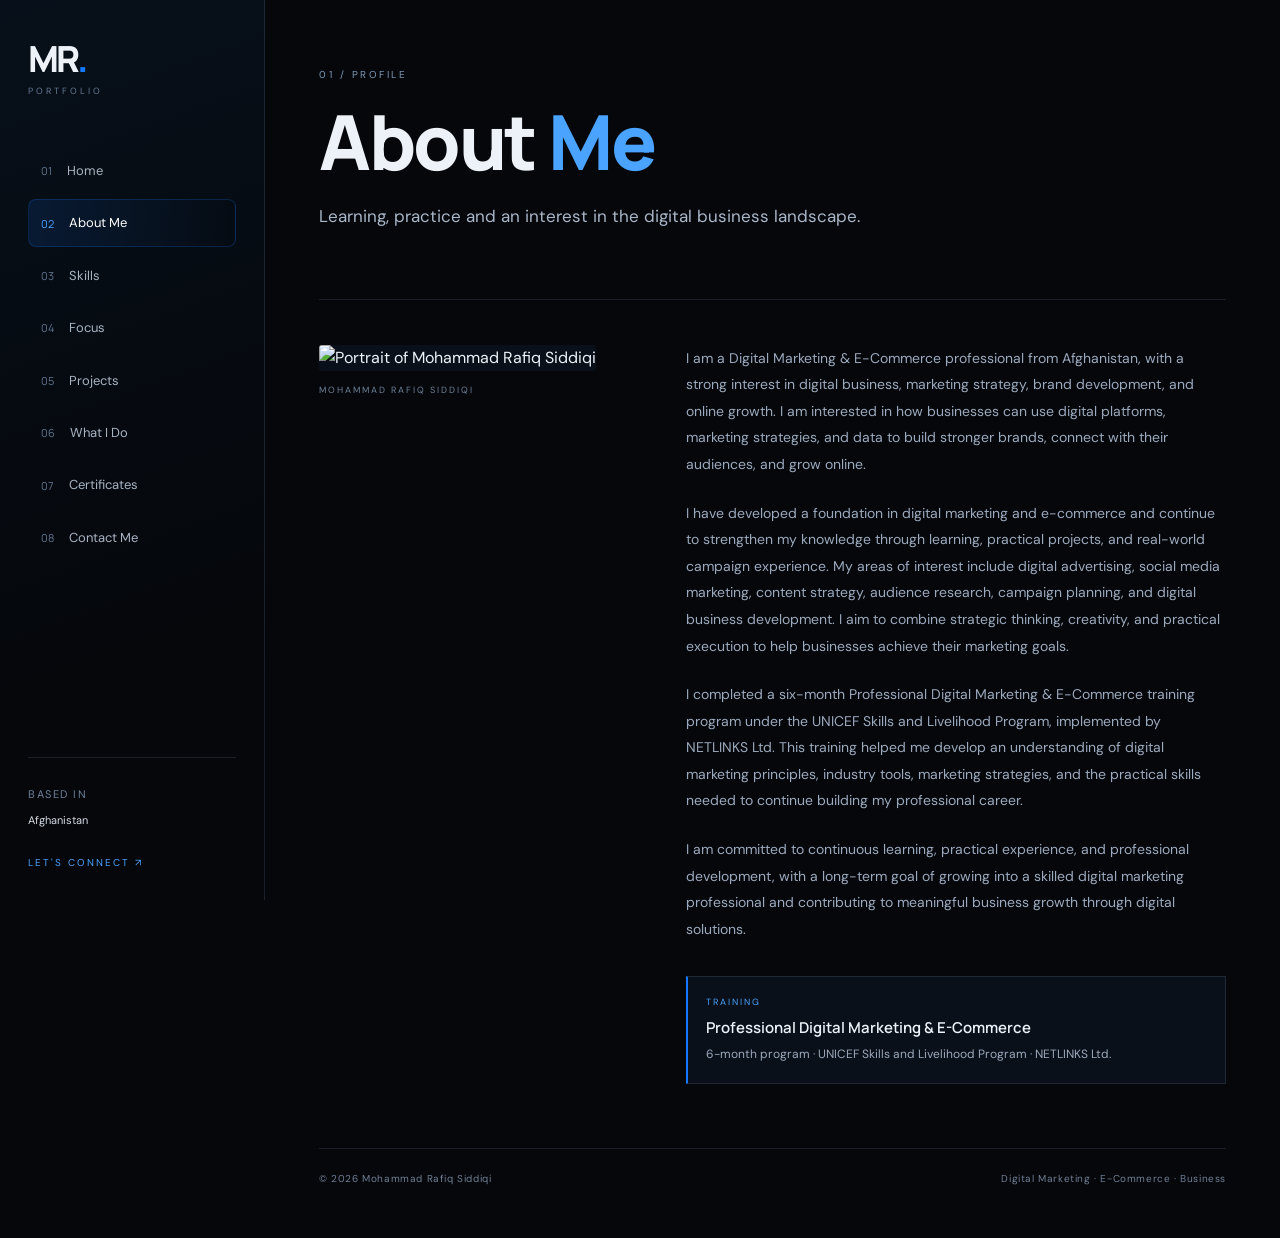
==== about.html @ 8b070fd1 "Add files via upload" ====
<!doctype html>
<html lang="en"><head><meta charset="utf-8"><meta name="viewport" content="width=device-width, initial-scale=1">
<meta name="description" content="Mohammad Rafiq Siddiqi — Digital Marketing & E-Commerce portfolio.">
<title>About Me | Mohammad Rafiq Siddiqi</title><link rel="stylesheet" href="style.css">
<link rel="preconnect" href="https://fonts.googleapis.com"><link rel="preconnect" href="https://fonts.gstatic.com" crossorigin>
<link href="https://fonts.googleapis.com/css2?family=DM+Sans:wght@400;500;600;700&family=Manrope:wght@400;500;600;700;800&display=swap" rel="stylesheet"></head>
<body><div class="shell"><aside class="sidebar"><a class="brand" href="index.html"><span class="brand-mark">MR<span>.</span></span><span class="brand-caption">PORTFOLIO</span></a>
<nav class="nav"><a class="nav-link " href="index.html"><span class="nav-num">01</span><span>Home</span></a><a class="nav-link active" href="about.html"><span class="nav-num">02</span><span>About Me</span></a><a class="nav-link " href="skills.html"><span class="nav-num">03</span><span>Skills</span></a><a class="nav-link " href="focus.html"><span class="nav-num">04</span><span>Focus</span></a><a class="nav-link " href="projects.html"><span class="nav-num">05</span><span>Projects</span></a><a class="nav-link " href="what-i-do.html"><span class="nav-num">06</span><span>What I Do</span></a><a class="nav-link " href="certificates.html"><span class="nav-num">07</span><span>Certificates</span></a><a class="nav-link " href="contact.html"><span class="nav-num">08</span><span>Contact Me</span></a></nav><div class="side-bottom"><span class="tiny-label">BASED IN</span><p>Afghanistan</p><a class="side-mail" href="mailto:Mohamadrafiqsiddiqi@yahoo.com">LET'S CONNECT ↗</a></div></aside>
<button class="menu-toggle" aria-label="Open navigation" aria-expanded="false">☰</button><main class="main"><section class="page-head"><span class="eyebrow">01 / PROFILE</span><h1>About <em>Me</em></h1><p class="lead">Learning, practice and an interest in the digital business landscape.</p></section><section class="about-layout"><div class="about-image"><img src="assets/portrait-close.jpg" alt="Portrait of Mohammad Rafiq Siddiqi"><span class="image-caption">MOHAMMAD RAFIQ SIDDIQI</span></div><div class="content-column"><p class="paragraph">I am a Digital Marketing &amp; E-Commerce professional from Afghanistan, with a strong interest in digital business, marketing strategy, brand development, and online growth. I am interested in how businesses can use digital platforms, marketing strategies, and data to build stronger brands, connect with their audiences, and grow online.</p><p class="paragraph">I have developed a foundation in digital marketing and e-commerce and continue to strengthen my knowledge through learning, practical projects, and real-world campaign experience. My areas of interest include digital advertising, social media marketing, content strategy, audience research, campaign planning, and digital business development. I aim to combine strategic thinking, creativity, and practical execution to help businesses achieve their marketing goals.</p><p class="paragraph">I completed a six-month Professional Digital Marketing &amp; E-Commerce training program under the UNICEF Skills and Livelihood Program, implemented by NETLINKS Ltd. This training helped me develop an understanding of digital marketing principles, industry tools, marketing strategies, and the practical skills needed to continue building my professional career.</p><p class="paragraph">I am committed to continuous learning, practical experience, and professional development, with a long-term goal of growing into a skilled digital marketing professional and contributing to meaningful business growth through digital solutions.</p><div class="credential-strip"><span class="small-label">TRAINING</span><strong>Professional Digital Marketing &amp; E-Commerce</strong><span>6-month program · UNICEF Skills and Livelihood Program · NETLINKS Ltd.</span></div></div></section><footer class="footer"><span>© 2026 Mohammad Rafiq Siddiqi</span><span>Digital Marketing · E-Commerce · Business</span></footer></main></div><script src="script.js"></script></body></html>
---- style.css ----
:root{--bg:#05070b;--panel:#0a1019;--panel2:#0c1522;--text:#edf2f8;--muted:#9ca9bb;--line:rgba(180,203,230,.13);--blue:#1678ff;--blue2:#4aa3ff;--navy:#07172a;--white:#fff}
*{box-sizing:border-box}html{scroll-behavior:smooth}body{margin:0;background:var(--bg);color:var(--text);font-family:"DM Sans",Arial,sans-serif;line-height:1.65}a{color:inherit;text-decoration:none}.shell{min-height:100vh}.sidebar{width:265px;position:fixed;inset:0 auto 0 0;padding:34px 28px 26px;border-right:1px solid var(--line);background:linear-gradient(160deg,#07101a,#05070b 70%);display:flex;flex-direction:column;z-index:20}.brand{display:block;margin-bottom:48px}.brand-mark{font:800 36px Manrope,sans-serif;letter-spacing:-3px}.brand-mark span,.blue-dot{color:var(--blue)}.brand-caption{display:block;color:#657b95;letter-spacing:3px;font-size:9px;margin-top:1px}.nav{display:flex;flex-direction:column;gap:5px}.nav-link{display:flex;align-items:center;gap:15px;padding:12px 12px;border:1px solid transparent;border-radius:8px;color:#a9b4c2;font-size:13px;transition:.25s}.nav-link:hover{background:#101b29;color:white;border-color:var(--line)}.nav-link.active{background:linear-gradient(90deg,rgba(22,120,255,.13),transparent);border-color:rgba(22,120,255,.22);color:white}.nav-num{font:11px Manrope;color:#60758f}.active .nav-num{color:var(--blue2)}.side-bottom{margin-top:auto;padding-top:22px;border-top:1px solid var(--line)}.tiny-label,.side-bottom p{font-size:11px;letter-spacing:1.5px;color:#6f8299}.side-bottom p{letter-spacing:0;color:#d5dce6;margin:5px 0 18px}.side-mail{font-size:10px;letter-spacing:2px;color:var(--blue2)}.main{margin-left:265px;min-height:100vh;padding:45px 54px 28px;max-width:1600px}.menu-toggle{display:none}.footer{border-top:1px solid var(--line);display:flex;justify-content:space-between;gap:20px;padding:22px 0;color:#718095;font-size:10px;letter-spacing:.6px;margin-top:64px}.hero{min-height:calc(100vh - 90px);display:flex;flex-direction:column;justify-content:space-between;position:relative;overflow:hidden}.hero:before{content:"";position:absolute;inset:0;background:radial-gradient(ellipse at 30% 45%,rgba(0,78,170,.17),transparent 45%),radial-gradient(ellipse at 75% 80%,rgba(3,34,76,.3),transparent 45%);pointer-events:none}.hero-top,.hero-bottom{display:flex;justify-content:space-between;gap:20px;position:relative;z-index:1}.eyebrow{font-size:10px;letter-spacing:2.5px;color:#7f9ab8}.dot{display:inline-block;width:7px;height:7px;border-radius:50%;background:var(--blue);box-shadow:0 0 14px var(--blue);margin-right:9px}.hero-index,.hero-bottom{font-size:9px;letter-spacing:1.5px;color:#61758b}.hero-grid{display:grid;grid-template-columns:minmax(300px,42%) 1fr;gap:clamp(28px,4vw,65px);align-items:center;position:relative;z-index:1;padding:30px 0}.hero-photo{position:relative;min-height:570px;display:flex;align-items:flex-end;overflow:hidden;background:linear-gradient(180deg,transparent,#03060b);border-radius:4px}.hero-photo img{width:100%;height:100%;max-height:740px;object-fit:cover;object-position:center top;position:absolute;inset:0;filter:contrast(1.05);mask-image:linear-gradient(to bottom,black 78%,transparent 100%)}.photo-glow{position:absolute;inset:0;background:linear-gradient(90deg,transparent 65%,#05070b 100%);pointer-events:none}.photo-tag{position:relative;z-index:2;padding:17px 20px;font-size:9px;letter-spacing:2px;color:#d8e3f2}.photo-tag span{display:block;color:#72849a;margin-top:5px;font-size:8px}.hero-copy{max-width:660px}.hero-kicker{color:var(--blue2);letter-spacing:3px;font-size:11px}.hero h1{font:800 clamp(44px,6.4vw,86px)/1.04 Manrope,sans-serif;letter-spacing:-3px;margin:15px 0 24px}.hero h1 em,.page-head h1 em{font-style:normal;color:var(--blue2)}.hero h2{font:600 20px Manrope;margin:0 0 24px;color:#d6e1ef}.lead{color:#aab7c8;font-size:17px;line-height:1.8;max-width:700px}.hero-copy .lead{font-size:17px}.bodycopy,.paragraph{color:#9caabd;font-size:14px;line-height:1.9}.actions{display:flex;flex-wrap:wrap;gap:14px;margin-top:32px}.btn{padding:13px 19px;border-radius:5px;display:inline-flex;align-items:center;gap:18px;font-size:12px;font-weight:600;transition:.25s}.btn.primary{background:var(--blue);box-shadow:0 8px 30px rgba(22,120,255,.2)}.btn.primary:hover{background:#338bff;transform:translateY(-2px)}.btn.secondary{border:1px solid #536175;color:#e7edf6}.btn.secondary:hover{border-color:var(--blue2)}.hero-quote{margin-top:42px;font:italic 11px Manrope;letter-spacing:2px;color:#a6b7cb}.hero-quote span{color:var(--blue2)}.hero-bottom{padding-top:22px;border-top:1px solid var(--line)}.page-head{padding:15px 0 50px;border-bottom:1px solid var(--line);margin-bottom:45px}.page-head h1{font:800 clamp(42px,6vw,76px)/1.1 Manrope;letter-spacing:-2.5px;margin:14px 0 16px}.page-head .lead{max-width:720px}.about-layout{display:grid;grid-template-columns:minmax(230px,35%) 1fr;gap:50px;align-items:start}.about-image{position:relative}.about-image img{width:100%;aspect-ratio:3/4;object-fit:cover;object-position:center;background:var(--panel);border-radius:3px}.image-caption{display:block;margin-top:12px;color:#6f8298;letter-spacing:2px;font-size:9px}.content-column .paragraph{margin-top:0;margin-bottom:22px}.credential-strip{margin-top:34px;border:1px solid var(--line);border-left:2px solid var(--blue);padding:18px;display:flex;flex-direction:column;gap:7px;background:rgba(13,24,39,.55)}.small-label{font-size:9px;letter-spacing:2px;color:var(--blue2)}.credential-strip strong{font:600 15px Manrope}.credential-strip span:last-child{font-size:12px;color:var(--muted)}.skill-grid,.service-grid{display:grid;grid-template-columns:repeat(2,minmax(0,1fr));gap:18px}.skill-card,.service-card,.project-card{padding:28px;border:1px solid var(--line);background:linear-gradient(145deg,rgba(14,24,39,.72),rgba(6,10,16,.85));border-radius:6px;transition:.25s}.skill-card:hover,.service-card:hover,.project-card:hover{border-color:rgba(43,137,255,.35);transform:translateY(-2px)}.card-number{color:var(--blue2);font-size:10px;letter-spacing:2px}.skill-card h2,.service-card h2{font:650 19px Manrope;margin:16px 0 16px}.skill-card ul{padding-left:19px;color:#aab6c5;font-size:13px}.skill-card li{padding:4px 0}.tools-section{margin-top:70px}.section-heading h2{font:700 28px Manrope}.tool-groups{display:grid;grid-template-columns:repeat(2,minmax(0,1fr));gap:24px}.tool-groups>div{border-top:1px solid var(--line);padding-top:18px}.tool-groups h3{font-size:12px;letter-spacing:1px;color:#d7e2f1;margin:0 0 15px}.chip{display:inline-block;border:1px solid var(--line);background:rgba(13,22,34,.8);padding:7px 10px;border-radius:4px;font-size:11px;color:#b5c2d2;margin:4px 4px 4px 0}.muted,.note{color:#77889e}.note{font-size:11px;line-height:1.8}.focus-list{border-top:1px solid var(--line)}.focus-item{display:grid;grid-template-columns:65px 1fr 40px;gap:25px;padding:34px 12px;border-bottom:1px solid var(--line);align-items:start;transition:.25s}.focus-item:hover{background:rgba(10,22,38,.45)}.focus-num{font:12px Manrope;color:var(--blue2);padding-top:8px}.focus-item h2{font:650 25px Manrope;margin:0 0 10px}.focus-item p{color:#98a8ba;font-size:14px;max-width:760px;margin:0 0 17px}.focus-tag{font-size:9px;letter-spacing:2px;color:#70849a}.focus-arrow{color:var(--blue2);font-size:23px}.project-card{margin-bottom:28px}.project-top{display:flex;justify-content:space-between;gap:20px;align-items:center}.project-label{font-size:10px;letter-spacing:2px;color:var(--blue2)}.status{font-size:10px;color:#91c4ff;border:1px solid rgba(22,120,255,.25);padding:6px 10px;border-radius:99px}.status.neutral{color:#9caabd;border-color:var(--line)}.project-card h2{font:700 27px Manrope;margin:23px 0 12px}.metric-grid{display:grid;grid-template-columns:repeat(2,minmax(0,1fr));gap:12px;margin:28px 0}.metric{border:1px solid var(--line);padding:18px;background:rgba(5,10,16,.5);border-radius:4px}.metric span{display:block;color:#899bb0;font-size:11px}.metric strong{display:block;font:750 27px Manrope;color:#f0f5fb;margin:8px 0}.metric small{color:#687d94;font-size:10px}.report-block{border:1px solid rgba(22,120,255,.2);padding:18px;margin-top:22px;background:rgba(5,28,53,.25)}.report-block h3{font:600 15px Manrope}.report-block .metric-grid{margin-bottom:0}.research-tags{margin:20px 0}.service-card p{font-size:13px;color:#9caabd;line-height:1.85}.service-category{display:block;margin-top:24px;color:#6c89a8;font-size:9px;letter-spacing:2px}.service-disclaimer{border-left:2px solid var(--blue);padding:17px 20px;background:rgba(10,20,34,.6);font-size:12px;color:#8798ad;margin-top:28px}.certificate-card{display:grid;grid-template-columns:minmax(260px,45%) 1fr;gap:36px;align-items:center;border:1px solid var(--line);padding:28px;background:linear-gradient(145deg,#101722,#080b10);border-radius:5px}.cert-image img{width:100%;height:auto;border:1px solid var(--line);display:block}.cert-info h2{font:700 27px Manrope;margin:20px 0}.cert-meta{display:grid;grid-template-columns:1fr 1fr;gap:20px;margin-top:25px}.cert-meta div span{display:block;color:#71849b;font-size:9px;letter-spacing:1.5px;margin-bottom:7px}.cert-meta strong{font-size:12px;color:#dce5f0}.contact-layout{display:grid;grid-template-columns:1fr 1.2fr;gap:55px;align-items:center}.contact-monogram{font:800 80px Manrope;letter-spacing:-8px;color:#edf3fa}.contact-monogram span{color:var(--blue)}.contact-intro h2{font:700 33px Manrope;line-height:1.3}.contact-links{border-top:1px solid var(--line)}.contact-link{display:flex;align-items:center;gap:20px;padding:25px 5px;border-bottom:1px solid var(--line);transition:.2s}.contact-link:hover{padding-left:13px;background:rgba(12,25,40,.4)}.contact-icon{display:flex;width:44px;height:44px;align-items:center;justify-content:center;border:1px solid var(--line);border-radius:50%;font-weight:700;color:var(--blue2)}.contact-link div{flex:1}.contact-link div span{display:block;color:#71849b;font-size:9px;letter-spacing:2px}.contact-link strong{font-size:14px}.link-arrow{color:var(--blue2)}@media(max-width:1100px){.sidebar{width:225px;padding:27px 20px}.main{margin-left:225px;padding:35px 32px}.hero-grid{grid-template-columns:38% 1fr}.hero-photo{min-height:460px}.hero h1{font-size:clamp(38px,5vw,65px)}.about-layout{gap:30px}}@media(max-width:760px){.sidebar{transform:translateX(-100%);transition:transform .3s;width:270px;box-shadow:15px 0 50px rgba(0,0,0,.3)}.sidebar.open{transform:translateX(0)}.main{margin-left:0;padding:24px 20px 20px}.menu-toggle{display:block;position:fixed;z-index:30;right:18px;top:17px;background:#0d1724;border:1px solid var(--line);color:white;border-radius:6px;padding:9px 12px}.hero{min-height:auto}.hero-top{padding-right:55px}.hero-index{display:none}.hero-grid{grid-template-columns:1fr;gap:30px;padding:32px 0}.hero-photo{min-height:440px;max-height:600px;order:1}.hero-copy{order:2}.hero h1{font-size:clamp(48px,12vw,72px);letter-spacing:-2px}.hero h2{font-size:19px}.hero-bottom{font-size:8px;flex-wrap:wrap}.page-head{padding-top:45px;margin-bottom:32px}.page-head h1{font-size:48px}.page-head .lead{font-size:15px}.about-layout,.certificate-card,.contact-layout{grid-template-columns:1fr;gap:28px}.about-image{max-width:460px}.skill-grid,.service-grid,.tool-groups{grid-template-columns:1fr}.focus-item{grid-template-columns:35px 1fr 20px;gap:13px;padding:25px 5px}.focus-item h2{font-size:20px}.focus-item p{font-size:13px}.project-top{align-items:flex-start;flex-direction:column}.project-card{padding:20px}.project-card h2{font-size:23px}.metric-grid{grid-template-columns:1fr 1fr}.cert-meta{grid-template-columns:1fr}.footer{flex-direction:column;gap:7px;margin-top:45px}.contact-intro h2{font-size:29px}}@media(max-width:420px){.main{padding:20px 15px}.hero-photo{min-height:370px}.metric-grid{grid-template-columns:1fr}.hero h1{font-size:44px}.page-head h1{font-size:42px}}
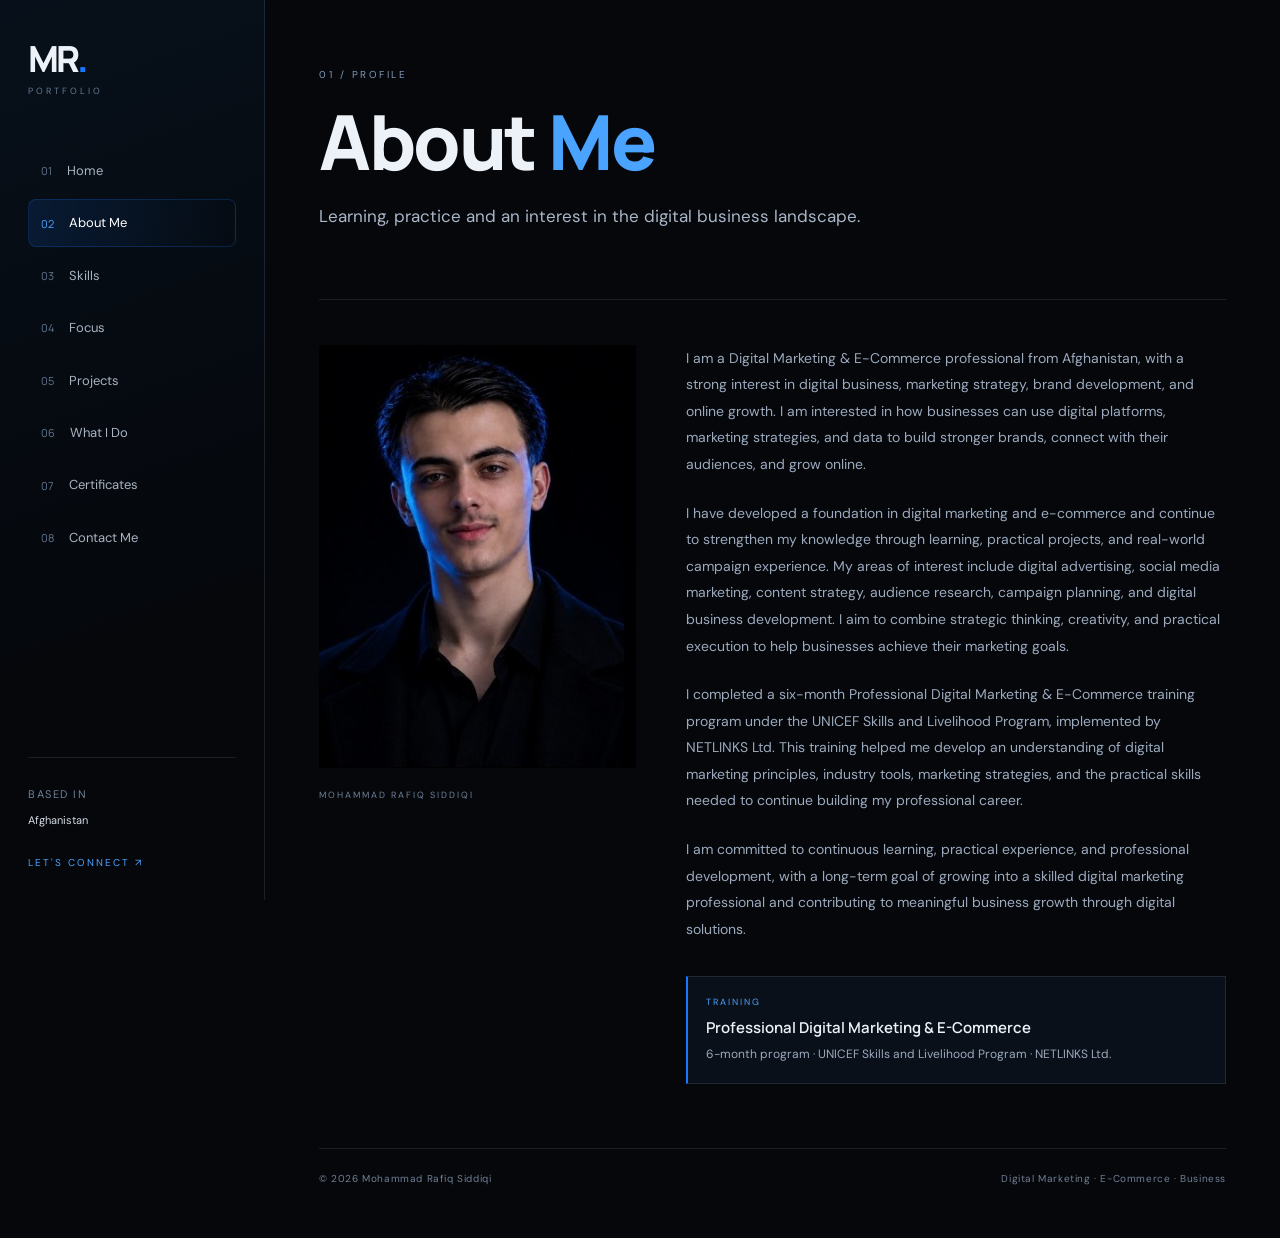
==== commit c004b349: "Update about.html" ====
--- a/about.html
+++ b/about.html
@@ -6,4 +6,4 @@
 <link href="https://fonts.googleapis.com/css2?family=DM+Sans:wght@400;500;600;700&family=Manrope:wght@400;500;600;700;800&display=swap" rel="stylesheet"></head>
 <body><div class="shell"><aside class="sidebar"><a class="brand" href="index.html"><span class="brand-mark">MR<span>.</span></span><span class="brand-caption">PORTFOLIO</span></a>
 <nav class="nav"><a class="nav-link " href="index.html"><span class="nav-num">01</span><span>Home</span></a><a class="nav-link active" href="about.html"><span class="nav-num">02</span><span>About Me</span></a><a class="nav-link " href="skills.html"><span class="nav-num">03</span><span>Skills</span></a><a class="nav-link " href="focus.html"><span class="nav-num">04</span><span>Focus</span></a><a class="nav-link " href="projects.html"><span class="nav-num">05</span><span>Projects</span></a><a class="nav-link " href="what-i-do.html"><span class="nav-num">06</span><span>What I Do</span></a><a class="nav-link " href="certificates.html"><span class="nav-num">07</span><span>Certificates</span></a><a class="nav-link " href="contact.html"><span class="nav-num">08</span><span>Contact Me</span></a></nav><div class="side-bottom"><span class="tiny-label">BASED IN</span><p>Afghanistan</p><a class="side-mail" href="mailto:Mohamadrafiqsiddiqi@yahoo.com">LET'S CONNECT ↗</a></div></aside>
-<button class="menu-toggle" aria-label="Open navigation" aria-expanded="false">☰</button><main class="main"><section class="page-head"><span class="eyebrow">01 / PROFILE</span><h1>About <em>Me</em></h1><p class="lead">Learning, practice and an interest in the digital business landscape.</p></section><section class="about-layout"><div class="about-image"><img src="assets/portrait-close.jpg" alt="Portrait of Mohammad Rafiq Siddiqi"><span class="image-caption">MOHAMMAD RAFIQ SIDDIQI</span></div><div class="content-column"><p class="paragraph">I am a Digital Marketing &amp; E-Commerce professional from Afghanistan, with a strong interest in digital business, marketing strategy, brand development, and online growth. I am interested in how businesses can use digital platforms, marketing strategies, and data to build stronger brands, connect with their audiences, and grow online.</p><p class="paragraph">I have developed a foundation in digital marketing and e-commerce and continue to strengthen my knowledge through learning, practical projects, and real-world campaign experience. My areas of interest include digital advertising, social media marketing, content strategy, audience research, campaign planning, and digital business development. I aim to combine strategic thinking, creativity, and practical execution to help businesses achieve their marketing goals.</p><p class="paragraph">I completed a six-month Professional Digital Marketing &amp; E-Commerce training program under the UNICEF Skills and Livelihood Program, implemented by NETLINKS Ltd. This training helped me develop an understanding of digital marketing principles, industry tools, marketing strategies, and the practical skills needed to continue building my professional career.</p><p class="paragraph">I am committed to continuous learning, practical experience, and professional development, with a long-term goal of growing into a skilled digital marketing professional and contributing to meaningful business growth through digital solutions.</p><div class="credential-strip"><span class="small-label">TRAINING</span><strong>Professional Digital Marketing &amp; E-Commerce</strong><span>6-month program · UNICEF Skills and Livelihood Program · NETLINKS Ltd.</span></div></div></section><footer class="footer"><span>© 2026 Mohammad Rafiq Siddiqi</span><span>Digital Marketing · E-Commerce · Business</span></footer></main></div><script src="script.js"></script></body></html>+<button class="menu-toggle" aria-label="Open navigation" aria-expanded="false">☰</button><main class="main"><section class="page-head"><span class="eyebrow">01 / PROFILE</span><h1>About <em>Me</em></h1><p class="lead">Learning, practice and an interest in the digital business landscape.</p></section><section class="about-layout"><div class="about-image"><img src="portrait-close.jpg" alt="Portrait of Mohammad Rafiq Siddiqi"><span class="image-caption">MOHAMMAD RAFIQ SIDDIQI</span></div><div class="content-column"><p class="paragraph">I am a Digital Marketing &amp; E-Commerce professional from Afghanistan, with a strong interest in digital business, marketing strategy, brand development, and online growth. I am interested in how businesses can use digital platforms, marketing strategies, and data to build stronger brands, connect with their audiences, and grow online.</p><p class="paragraph">I have developed a foundation in digital marketing and e-commerce and continue to strengthen my knowledge through learning, practical projects, and real-world campaign experience. My areas of interest include digital advertising, social media marketing, content strategy, audience research, campaign planning, and digital business development. I aim to combine strategic thinking, creativity, and practical execution to help businesses achieve their marketing goals.</p><p class="paragraph">I completed a six-month Professional Digital Marketing &amp; E-Commerce training program under the UNICEF Skills and Livelihood Program, implemented by NETLINKS Ltd. This training helped me develop an understanding of digital marketing principles, industry tools, marketing strategies, and the practical skills needed to continue building my professional career.</p><p class="paragraph">I am committed to continuous learning, practical experience, and professional development, with a long-term goal of growing into a skilled digital marketing professional and contributing to meaningful business growth through digital solutions.</p><div class="credential-strip"><span class="small-label">TRAINING</span><strong>Professional Digital Marketing &amp; E-Commerce</strong><span>6-month program · UNICEF Skills and Livelihood Program · NETLINKS Ltd.</span></div></div></section><footer class="footer"><span>© 2026 Mohammad Rafiq Siddiqi</span><span>Digital Marketing · E-Commerce · Business</span></footer></main></div><script src="script.js"></script></body></html>
